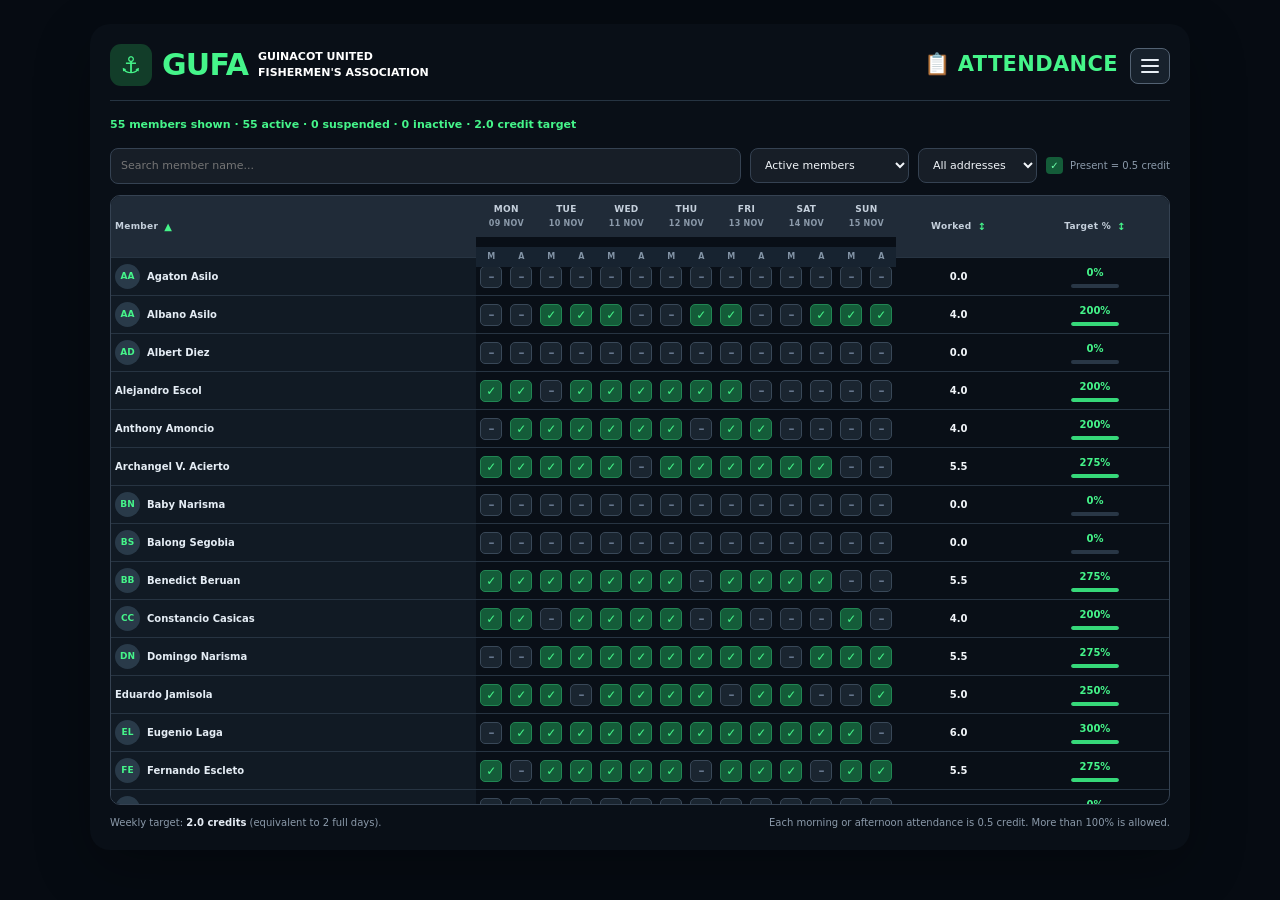
==== attendance/index.html @ 591596d9 "Add filter option" ====
<!DOCTYPE html>
<html lang="en">
<head>
  <meta charset="UTF-8" />
  <meta name="viewport" content="width=device-width, initial-scale=1.0" />
  <meta name="theme-color" content="#090f17" />
  <title>GUFA | Attendance</title>
  <link href="https://cdn.jsdelivr.net/npm/bootstrap@5.3.3/dist/css/bootstrap.min.css" rel="stylesheet" crossorigin="anonymous" />
  <link rel="stylesheet" href="../styles.css" />
  <script src="../data.js" defer></script>
  <script src="attendance-data.js" defer></script>
  <script src="attendance.js" defer></script>
</head>
<body>
  <main class="schedule-shell">
    <header class="site-header row g-0">
      <div class="col-6 header-brand-col">
        <div class="brand">
          <div class="brand-mark" aria-hidden="true">⚓</div>
          <div class="brand-copy">
            <div class="brand-name">GUFA</div>
            <div class="association-name">
              <span>GUINACOT UNITED</span>
              <span>FISHERMEN'S ASSOCIATION</span>
            </div>
          </div>
        </div>
      </div>
      <div class="col-6 header-title-col">
        <h1>📋 ATTENDANCE</h1>
      </div>
      <nav class="gufa-menu-nav" aria-label="GUFA pages"><div class="dropdown"><button class="gufa-menu-toggle dropdown-toggle" type="button" data-bs-toggle="dropdown" aria-expanded="false" aria-label="Open navigation menu"><span class="gufa-menu-icon" aria-hidden="true"><span></span><span></span><span></span></span></button><ul class="dropdown-menu dropdown-menu-end gufa-dropdown-menu"><li><a class="dropdown-item" href="../" >Member Masterlist</a></li><li><a class="dropdown-item" href="../schedule/">Bantay Schedule</a></li><li><a class="dropdown-item active" href="./" aria-current="page">Attendance</a></li></ul></div></nav>
    </header>


    <section class="attendance-page" aria-label="Weekly attendance">
      <div class="members-toolbar attendance-toolbar">
        <div class="attendance-summary" id="attendance-summary"></div>
      </div>
      <div class="attendance-tools">
        <input id="attendance-search" type="search" placeholder="Search member name..." aria-label="Search members" />
        <select id="attendance-status-filter" aria-label="Filter member status"><option value="Active">Active members</option><option value="All">All members</option><option value="Suspended">Suspended members</option><option value="Inactive">Inactive members</option></select>
        <select id="attendance-address-filter" aria-label="Filter by address"><option value="All">All addresses</option><option value="Looc">Looc</option><option value="Pasan">Pasan</option><option value="Manga">Manga</option><option value="East Guinacot">East Guinacot</option><option value="Tawid Pasan">Tawid Pasan</option><option value="Unassigned">Unassigned</option></select>
        <span class="attendance-key"><b>✓</b> Present = 0.5 credit</span>
      </div>
      <div class="attendance-table-wrap">
        <table class="attendance-table">
          <thead>
            <tr class="day-heading"><th class="attendance-member-head" rowspan="2"><button type="button" class="column-sort" data-att-sort="member">Member <span class="sort-indicator">↕</span></button></th><th colspan="2">MON<br><small>09 NOV</small></th><th colspan="2">TUE<br><small>10 NOV</small></th><th colspan="2">WED<br><small>11 NOV</small></th><th colspan="2">THU<br><small>12 NOV</small></th><th colspan="2">FRI<br><small>13 NOV</small></th><th colspan="2">SAT<br><small>14 NOV</small></th><th colspan="2">SUN<br><small>15 NOV</small></th><th rowspan="2"><button type="button" class="column-sort" data-att-sort="worked">Worked <span class="sort-indicator">↕</span></button></th><th rowspan="2"><button type="button" class="column-sort" data-att-sort="percent">Target % <span class="sort-indicator">↕</span></button></th></tr>
            <tr class="session-heading"><th>M</th><th>A</th><th>M</th><th>A</th><th>M</th><th>A</th><th>M</th><th>A</th><th>M</th><th>A</th><th>M</th><th>A</th><th>M</th><th>A</th></tr>
          </thead>
          <tbody id="attendance-table-body"></tbody>
        </table>
      </div>
      <div class="attendance-footer"><span>Weekly target: <strong>2.0 credits</strong> (equivalent to 2 full days).</span><span>Each morning or afternoon attendance is 0.5 credit. More than 100% is allowed.</span></div>
    </section>
  </main>
  <script src="https://cdn.jsdelivr.net/npm/bootstrap@5.3.3/dist/js/bootstrap.bundle.min.js" crossorigin="anonymous"></script>
</body>
</html>
---- styles.css ----
:root {
  color-scheme: dark;
  --page: #090f17;
  --card: #171e27;
  --card-inner: #202b38;
  --border: #354252;
  --green: #45f58a;
  --text: #f1f5f9;
  --muted: #aab6c4;
}

* { box-sizing: border-box; }

body {
  margin: 0;
  min-height: 100vh;
  padding: 24px;
  background: #060b12;
  color: var(--text);
  font-family: Inter, ui-sans-serif, system-ui, -apple-system, BlinkMacSystemFont, "Segoe UI", sans-serif;
}

.schedule-shell {
  width: min(1100px, 100%);
  margin: 0 auto;
  padding: 20px;
  border-radius: 20px;
  background: var(--page);
  box-shadow: 0 18px 55px rgba(0, 0, 0, .28);
}

.site-header {
  position: relative;
  min-height: 54px;
  display: flex;
  align-items: center;
  justify-content: flex-start;
  border-bottom: 1px solid #263442;
  padding: 0 0 14px;
}

.brand {
  display: flex;
  align-items: center;
  gap: 10px;
  min-width: 0;
}

.brand-mark {
  width: 42px;
  height: 42px;
  display: grid;
  place-items: center;
  flex: 0 0 42px;
  border-radius: 11px;
  background: #123d29;
  color: var(--green);
  font-size: 23px;
}

.brand-name {
  color: var(--green);
  font-size: 30px;
  line-height: 1;
  font-weight: 850;
  letter-spacing: -.8px;
}

.association-name {
  display: flex;
  flex-direction: column;
  gap: 2px;
  color: #fff;
  font-size: 11px;
  line-height: 1.25;
  font-weight: 750;
  white-space: nowrap;
}

.site-header h1 {
  position: absolute;
  left: 50%;
  top: 50%;
  transform: translate(-50%, -50%);
  margin: 0;
  color: var(--green);
  font-size: clamp(15px, 2vw, 21px);
  line-height: 1;
  font-weight: 850;
  letter-spacing: .35px;
  white-space: nowrap;
}

.schedule-grid {
  display: grid;
  grid-template-columns: repeat(2, minmax(0, 1fr));
  gap: 12px;
  padding-top: 16px;
}


.maintenance-card {
  min-width: 0;
  padding: 16px 18px;
  border: 1px solid #37628a;
  border-left: 4px solid #62adff;
  border-radius: 13px;
  background: linear-gradient(120deg, #1b2c40, #172333);
}

.maintenance-heading {
  display: flex;
  align-items: center;
  justify-content: space-between;
  gap: 12px;
  color: #eaf4ff;
  font-size: 13px;
  font-weight: 850;
}

.maintenance-badge {
  padding: 5px 9px;
  border-radius: 6px;
  background: #285681;
  color: #eaf4ff;
  font-size: 9px;
  font-weight: 850;
  white-space: nowrap;
}

.maintenance-dates {
  margin-top: 10px;
  color: #fff;
  font-size: 20px;
  font-weight: 900;
  letter-spacing: .2px;
}

.maintenance-card p {
  margin: 7px 0 12px;
  color: #c3d3e5;
  font-size: 11px;
  line-height: 1.5;
}

.maintenance-note {
  padding-top: 9px;
  border-top: 1px solid #38516c;
  color: #8fc5ff;
  font-size: 9px;
  font-weight: 850;
  letter-spacing: .5px;
}

.schedule-card {
  min-width: 0;
  padding: 12px;
  border: 1px solid var(--border);
  border-radius: 13px;
  background: var(--card);
}

.schedule-card.is-today {
  padding: 10px;
  border: 3px solid var(--green);
  background: #123d29;
}

/* Past duty is visually subdued to indicate it has been completed. */
  /* .schedule-card.is-yesterday {
    opacity: .58;
    filter: grayscale(.72);
    background: #171d26;
    border-color: #303846;
  } */

/* .schedule-card.is-yesterday .group-label {
  color: #9aa4b2;
} */

/* .schedule-card.is-yesterday .fisherman {
  background: #202733;
  border-color: #303846;
} */

.card-top {
  display: grid;
  grid-template-columns: minmax(0, 1fr) minmax(0, 1fr) minmax(0, 1fr);
  align-items: center;
  gap: 4px;
  margin-bottom: 10px;
  min-height: 22px;
}

.date-label {
  display: flex;
  align-items: baseline;
  gap: 5px;
  min-width: 0;
  white-space: nowrap;
}

.date-label strong {
  color: #fff;
  font-size: 12px;
  font-weight: 850;
}

.date-label span {
  color: var(--muted);
  font-size: 10px;
  font-weight: 650;
}

.group-label {
  color: var(--green);
  text-align: center;
  white-space: nowrap;
  font-size: 11px;
  font-weight: 850;
}

.status {
  justify-self: end;
  padding: 5px 7px;
  border-radius: 6px;
  color: #fff;
  font-size: 9px;
  line-height: 1;
  font-weight: 850;
  letter-spacing: .2px;
  white-space: nowrap;
}

.status-yesterday { background: #64748b; } 
.status-today { background: #d92d3a; }
.status-upcoming { background: #2563a8; }
/* .status-yesterday { background: #2563a8; } */

.fishermen-grid {
  display: grid;
  grid-template-columns: repeat(2, minmax(0, 1fr));
  gap: 6px;
}

.fisherman {
  display: flex;
  align-items: center;
  gap: 6px;
  min-width: 0;
  min-height: 32px;
  padding: 6px 7px;
  border: 1px solid #344456;
  border-radius: 7px;
  background: var(--card-inner);
  color: var(--text);
  font-size: 11px;
  line-height: 1.2;
  font-weight: 650;
  overflow-wrap: anywhere;
}

.is-today .fisherman {
  border-color: #28734b;
  background: #174b34;
}

.avatar {
  width: 17px;
  height: 17px;
  flex: 0 0 17px;
  display: grid;
  place-items: center;
  border-radius: 50%;
  background: #293a49;
  color: var(--green);
  font-size: 10px;
  object-fit: cover;
}

.schedule-footer {
  margin-top: 16px;
  padding-top: 13px;
  border-top: 1px solid #263442;
}

.legend {
  display: flex;
  flex-wrap: wrap;
  align-items: center;
  gap: 8px;
}

.legend-item {
  padding: 6px 9px;
  border-radius: 6px;
  color: white;
  font-size: 10px;
  font-weight: 800;
}

/* .legend-item.yesterday { background: #64748b; } */
.legend-item.today { background: #d92d3a; }
.legend-item.upcoming { background: #2563a8; }
.legend-item.yesterday { background: #2563a8; }

.schedule-footer p {
  margin: 12px 0 0;
  color: #8b9aaa;
  text-align: center;
  font-size: 10px;
  font-weight: 650;
  letter-spacing: .3px;
}

@media (max-width: 640px) {
  body { padding: 10px; }
  .schedule-shell { padding: 12px; }
  .brand { gap: 6px; }
  .brand-mark { width: 32px; height: 32px; flex-basis: 32px; font-size: 18px; }
  .brand-name { font-size: 23px; }
  .association-name { font-size: 8px; }
  .site-header h1 { font-size: 12px; }
  .schedule-grid { gap: 8px; }
  .schedule-card { padding: 8px; }
  .schedule-card.is-today { padding: 6px; }
  .card-top { gap: 2px; }
  .date-label { gap: 3px; }
  .date-label strong { font-size: 10px; }
  .date-label span { font-size: 9px; }
  .group-label { font-size: 9px; }
  .status { padding: 4px 5px; font-size: 8px; }
  .fishermen-grid { gap: 4px; }
  .fisherman { padding: 5px 4px; gap: 4px; font-size: 9px; min-height: 29px; }
  .avatar { width: 14px; height: 14px; flex-basis: 14px; font-size: 8px; }
}

@media (max-width: 390px) {
  .association-name { font-size: 7px; }
  .brand-name { font-size: 20px; }
  .site-header h1 { font-size: 10px; }
  .status { font-size: 7px; }
}

@media (max-width: 640px) {
  .maintenance-card { padding: 12px; }
  .maintenance-dates { font-size: 17px; }
}


.page-nav { display:flex; gap:8px; margin:14px 0 2px; padding-bottom:10px; border-bottom:1px solid #263442; }
.nav-link { display:inline-flex; padding:8px 12px; border:1px solid #354252; border-radius:8px; color:#aab6c4; text-decoration:none; font-size:11px; font-weight:800; }
.nav-link:hover, .nav-link.active { border-color:#28734b; background:#123d29; color:#45f58a; }
.members-page { padding-top:16px; }
.members-page[hidden], #schedule-page[hidden], #schedule-footer[hidden] { display:none !important; }
.members-toolbar { display:flex; align-items:center; justify-content:space-between; gap:12px; margin-bottom:14px; }
.members-toolbar h2 { margin:0; color:#f1f5f9; font-size:18px; }
.members-toolbar p, .members-footnote { margin:5px 0 0; color:#8b9aaa; font-size:11px; }
.members-count { color:#45f58a; font-size:11px; font-weight:800; }
.members-filters { display:grid; grid-template-columns:minmax(180px,1fr) 145px 165px 165px; gap:8px; margin-bottom:12px; }
.members-filters input, .members-filters select, .member-select { min-width:0; padding:9px 10px; border:1px solid #354252; border-radius:8px; background:#171e27; color:#f1f5f9; font:inherit; font-size:11px; }
.members-table-wrap { overflow-x:auto; border:1px solid #354252; border-radius:10px; }
.members-table { width:100%; border-collapse:collapse; text-align:left; }
.members-table th { padding:10px 12px; background:#202b38; color:#aab6c4; font-size:10px; text-transform:uppercase; letter-spacing:.4px; }
.members-table td { padding:8px 12px; border-top:1px solid #2b3745; color:#f1f5f9; font-size:11px; }
.member-identity { display:flex; align-items:center; gap:9px; }
.member-identity img, .member-initials { width:30px; height:30px; flex:0 0 30px; border-radius:50%; object-fit:cover; }
.member-initials { display:grid; place-items:center; background:#293a49; color:#45f58a; font-size:9px; font-weight:850; }
.member-select { min-width:130px; padding:6px 8px; }
.members-footnote { margin-top:10px; line-height:1.5; }
@media (max-width:640px) {
  .page-nav { gap:5px; } .nav-link { padding:7px 8px; font-size:9px; }
  .members-filters { grid-template-columns:1fr 1fr; } .members-filters input { grid-column:1 / -1; }
  .members-toolbar { align-items:flex-start; flex-direction:column; }
  .members-table th, .members-table td { padding:7px 8px; }
}

/* Weekly attendance page */
.attendance-page { padding-top:16px; }
.attendance-toolbar { align-items:center; }
.attendance-summary { color:#45f58a; font-size:11px; font-weight:800; text-align:right; }
.attendance-tools { display:flex; align-items:center; gap:9px; margin-bottom:11px; }
.attendance-tools input, .attendance-tools select { min-width:0; padding:9px 10px; border:1px solid #354252; border-radius:8px; background:#171e27; color:#f1f5f9; font:inherit; font-size:11px; }
.attendance-tools input { flex:1; }
.attendance-key { color:#8b9aaa; font-size:10px; white-space:nowrap; }
.attendance-key b { display:inline-grid; place-items:center; width:17px; height:17px; margin-right:4px; border-radius:4px; background:#145c39; color:#6cffaa; }
.attendance-table-wrap { overflow:auto; max-height:calc(100vh - 290px); border:1px solid #354252; border-radius:10px; }
.attendance-table { width:100%; min-width:900px; border-collapse:separate; border-spacing:0; text-align:center; font-variant-numeric:tabular-nums; }
.attendance-table th { position:sticky; top:0; z-index:2; padding:7px 4px; background:#202b38; color:#c5d0dc; font-size:9px; font-weight:850; letter-spacing:.3px; }
.attendance-table .day-heading th { height:37px; }
.attendance-table th small { color:#8b9aaa; font-size:8px; }
.attendance-table .session-heading th { top:51px; padding:4px; background:#172330; color:#8293a5; font-size:8px; }
.attendance-table .attendance-member-head { left:0; z-index:4; min-width:185px; text-align:left; }
.attendance-table td { height:38px; padding:4px; border-top:1px solid #273442; color:#e5edf5; font-size:10px; }
.attendance-table .attendance-member { position:sticky; left:0; z-index:1; min-width:185px; display:table-cell; background:#111a24; text-align:left; white-space:nowrap; }
.attendance-member { align-items:center; }
.attendance-member img, .attendance-member .member-initials { display:inline-grid; vertical-align:middle; width:25px; height:25px; margin-right:7px; border-radius:50%; object-fit:cover; }
.attendance-member strong { display:inline-block; vertical-align:middle; max-width:135px; overflow:hidden; text-overflow:ellipsis; }
.attendance-member small { display:block; margin-left:32px; color:#7f91a3; font-size:8px; }
.attendance-check-cell { width:27px; }
.attendance-check { width:22px; height:22px; padding:0; border:1px solid #394858; border-radius:5px; background:#1a2530; color:#64748b; cursor:pointer; font-size:12px; font-weight:900; }
.attendance-check:hover { border-color:#45f58a; }
.attendance-check.is-present { border-color:#218653; background:#145c39; color:#6cffaa; }
.attendance-worked { min-width:52px; color:#f1f5f9 !important; font-weight:850; }
.attendance-target { min-width:75px; }
.attendance-target strong { display:block; color:#45f58a; font-size:10px; }
.attendance-progress { display:block; width:48px; height:4px; margin:4px auto 0; overflow:hidden; border-radius:5px; background:#293746; }
.attendance-progress i { display:block; height:100%; border-radius:5px; background:#36d879; }
.attendance-inactive { opacity:.48; }
.attendance-footer { display:flex; justify-content:space-between; gap:12px; margin-top:10px; color:#8b9aaa; font-size:10px; }
.attendance-footer strong { color:#e6edf5; }
@media (max-width:640px) {
  .attendance-toolbar { align-items:flex-start; }
  .attendance-tools { flex-wrap:wrap; }
  .attendance-tools input { flex-basis:100%; }
  .attendance-tools select { flex:1; }
  .attendance-key { font-size:9px; }
  .attendance-table-wrap { max-height:calc(100vh - 330px); }
  .attendance-footer { flex-direction:column; gap:4px; }
}

/* Bootstrap responsive shell and navigation */
.gufa-navbar{margin:12px 0 2px;padding:8px 0 10px;border-bottom:1px solid #263442;background:transparent}.gufa-navbar .navbar-brand{color:var(--green);font-size:13px;font-weight:850;letter-spacing:.4px}.gufa-navbar .navbar-toggler{border-color:#536273;padding:5px 8px;box-shadow:none}.gufa-navbar .navbar-toggler:focus{box-shadow:0 0 0 2px rgba(69,245,138,.2)}.gufa-nav-link{display:inline-flex;align-items:center;width:fit-content;padding:8px 12px;border:1px solid #354252;border-radius:8px;color:#aab6c4;text-decoration:none;font-size:11px;font-weight:800;transition:background .15s ease,border-color .15s ease}.gufa-nav-link:hover,.gufa-nav-link.active{border-color:#28734b;background:#123d29;color:#45f58a}.gufa-navbar .navbar-collapse{padding-top:6px}.gufa-navbar .navbar-nav{align-items:flex-start}@media(min-width:992px){.gufa-navbar .navbar-collapse{padding-top:0}}@media(max-width:767.98px){body{padding:8px}.schedule-shell{width:100%;padding:12px;border-radius:14px}.site-header{min-height:unset;flex-wrap:wrap;gap:10px;padding-bottom:12px}.site-header h1{position:static;transform:none;width:100%;text-align:left;font-size:clamp(13px,3.5vw,18px);white-space:normal}.association-name{white-space:normal}.schedule-grid{grid-template-columns:1fr}.members-filters{grid-template-columns:repeat(2,minmax(0,1fr))}.members-filters input{grid-column:1/-1}.attendance-tools{display:grid;grid-template-columns:repeat(2,minmax(0,1fr))}.attendance-tools input{grid-column:1/-1;width:100%}.attendance-key{grid-column:1/-1}.attendance-table-wrap{max-height:65vh;-webkit-overflow-scrolling:touch}.members-table-wrap,.attendance-table-wrap{max-width:100%}}@media(max-width:420px){.schedule-shell{padding:9px}.brand-mark{width:30px;height:30px;flex-basis:30px}.brand-name{font-size:21px}.association-name{font-size:8px}.gufa-nav-link{width:100%}.members-filters,.attendance-tools{grid-template-columns:1fr}.members-filters input,.attendance-tools input,.attendance-key{grid-column:auto}.members-table{min-width:540px}.attendance-footer{font-size:9px}}


/* Equal-width header: brand left (50%), page title right (50%).
   Kept below earlier breakpoints to override centered/stacked header rules. */
.site-header.row {
  display: flex;
  flex-wrap: nowrap;
  align-items: center;
  justify-content: space-between;
  min-height: 54px;
  padding: 0 0 14px;
}
.site-header .header-brand-col,
.site-header .header-title-col {
  flex: 0 0 50%;
  width: 50%;
  max-width: 50%;
  min-width: 0;
}
.site-header .brand {
  display: flex;
  align-items: center;
  gap: 10px;
  min-width: 0;
}
.site-header .brand-copy {
  display: flex;
  align-items: center;
  gap: 10px;
  min-width: 0;
}
.site-header .header-title-col {
  display: flex;
  align-items: center;
  justify-content: flex-end;
  text-align: right;
}
.site-header h1 {
  position: static;
  inset: auto;
  transform: none;
  margin: 0;
  width: auto;
  max-width: 100%;
  text-align: right;
  white-space: normal;
  overflow-wrap: normal;
  font-size: clamp(14px, 2vw, 21px);
  line-height: 1.2;
}
@media (max-width: 767.98px) {
  .site-header.row { flex-wrap: nowrap; gap: 0; }
  .site-header .brand { gap: 7px; }
  .site-header .brand-copy { flex-direction: column; align-items: flex-start; gap: 3px; }
  .site-header .association-name { font-size: 9px; white-space: normal; overflow-wrap: anywhere; }
  .site-header h1 { font-size: clamp(11px, 2.9vw, 17px); text-align: right; }
}
@media (max-width: 420px) {
  .site-header .brand { gap: 5px; }
  .site-header .brand-mark { width: 27px; height: 27px; flex: 0 0 27px; font-size: 16px; }
  .site-header .brand-name { font-size: 20px; }
  .site-header .association-name { font-size: 8px; line-height: 1.15; }
  .site-header h1 { font-size: 11px; }
}

/* Unified GUFA dropdown navigation */
.gufa-menu-nav{display:flex;justify-content:flex-end;align-items:center;position:relative;z-index:20;min-height:48px;margin:10px 0 4px;padding:4px 0 10px;border-bottom:1px solid #263442}
.gufa-menu-toggle{display:inline-flex;align-items:center;justify-content:center;width:42px;height:38px;padding:0;border:1px solid #536273;border-radius:8px;background:#17212c;color:#e8eef5;box-shadow:none}
.gufa-menu-toggle::after{display:none}
.gufa-menu-toggle:hover,.gufa-menu-toggle:focus,.gufa-menu-toggle[aria-expanded=true]{border-color:#45f58a;background:#123d29;color:#45f58a;box-shadow:0 0 0 2px rgba(69,245,138,.12)}
.gufa-menu-icon{display:flex;flex-direction:column;gap:4px;width:18px}
.gufa-menu-icon span{display:block;width:18px;height:2px;border-radius:2px;background:currentColor}
.gufa-dropdown-menu{min-width:220px;margin-top:8px!important;padding:6px;border:1px solid #354252;border-radius:10px;background:#111a24;box-shadow:0 12px 28px rgba(0,0,0,.38)}
.gufa-dropdown-menu .dropdown-item{display:flex;align-items:center;width:100%;min-height:42px;padding:10px 12px;border-radius:6px;color:#c5cfda;font-size:12px;font-weight:750;white-space:nowrap}
.gufa-dropdown-menu .dropdown-item:hover,.gufa-dropdown-menu .dropdown-item:focus{background:#1d2b38;color:#45f58a}
.gufa-dropdown-menu .dropdown-item.active,.gufa-dropdown-menu .dropdown-item:active{background:#123d29;color:#45f58a}
@media(max-width:575.98px){.gufa-menu-nav{margin-top:8px}.gufa-dropdown-menu{min-width:min(220px,calc(100vw - 36px))}}

/* Read-only table presentation */
.member-status-label{display:inline-flex;align-items:center;padding:4px 9px;border:1px solid #354252;border-radius:999px;font-size:10px;font-weight:800;color:#b8c4d0;background:#182330}
.member-status-label.active{border-color:#28734b;color:#45f58a;background:#123d29}
.member-status-label.inactive{border-color:#66505a;color:#d8aab5;background:#35232b}
.attendance-check{display:inline-flex;align-items:center;justify-content:center;min-width:22px;min-height:22px;font-weight:900;user-select:text;cursor:default}
.attendance-check.is-present{color:#45f58a}

/* Mobile-only compact attendance table. Desktop keeps its original sizing. */
@media (max-width: 767.98px) {
  .attendance-table-wrap {
    width: 100%;
    max-width: 100%;
    overflow-x: auto;
    overflow-y: auto;
    -webkit-overflow-scrolling: touch;
  }
  .attendance-table {
    width: 100%;
    min-width: 0;
    table-layout: fixed;
  }
  .attendance-table th,
  .attendance-table td {
    padding: 3px 1px !important;
    font-size: 8px !important;
    line-height: 1.1;
    letter-spacing: -.2px;
    white-space: nowrap;
    text-align: center;
  }
  .attendance-table th:first-child,
  .attendance-table td:first-child {
    width: 76px;
    max-width: 76px;
    overflow: hidden;
    text-overflow: ellipsis;
    text-align: left;
  }
  .attendance-table .attendance-member {
    gap: 3px;
    min-width: 0;
  }
  .attendance-table .attendance-member img,
  .attendance-table .attendance-member .member-initials {
    display: none;
  }
  .attendance-table .attendance-member strong {
    display: block;
    max-width: 70px;
    overflow: hidden;
    text-overflow: ellipsis;
    white-space: nowrap;
    font-size: 8px;
    line-height: 1.1;
  }
  .attendance-table .attendance-member small {
    display: none;
  }
  .attendance-table th:not(:first-child),
  .attendance-table td:not(:first-child) {
    min-width: 0;
  }
  .attendance-table .attendance-check {
    min-width: 0;
    min-height: 0;
    font-size: 9px;
    line-height: 1;
  }
  .attendance-table .attendance-check-cell {
    padding: 2px 0 !important;
  }
  .attendance-table th[rowspan="2"]:not(:first-child),
  .attendance-table td.attendance-worked,
  .attendance-table td.attendance-target {
    width: 32px;
  }
  .attendance-table .attendance-progress {
    display: none;
  }
  .attendance-table .attendance-worked,
  .attendance-table .attendance-target {
    font-size: 8px !important;
  }
  .attendance-table thead small {
    font-size: 7px;
  }
  .attendance-footer {
    gap: 5px;
    font-size: 9px;
    line-height: 1.2;
  }
}

@media (max-width: 390px) {
  .attendance-table th,
  .attendance-table td {
    padding-left: 0 !important;
    padding-right: 0 !important;
    font-size: 7px !important;
  }
  .attendance-table th:first-child,
  .attendance-table td:first-child {
    width: 66px;
    max-width: 66px;
  }
  .attendance-table .attendance-member strong {
    max-width: 62px;
    font-size: 7px;
  }
  .attendance-table td.attendance-worked,
  .attendance-table td.attendance-target {
    width: 27px;
  }
}


/* Mobile attendance: border-light, airy session columns; desktop untouched */
@media (max-width: 767.98px) {
  .attendance-table-wrap {
    overflow-x: hidden;
    padding: 2px 0;
    border: 0;
    border-radius: 0;
    background: transparent;
  }
  .attendance-table {
    width: 100% !important;
    min-width: 0 !important;
    table-layout: fixed;
    border-collapse: separate;
    border-spacing: 0 3px;
  }
  .attendance-table thead th {
    padding: 5px 0 4px !important;
    border: 0 !important;
    background: #1a2633;
    color: #b9c7d5;
    font-size: 7px !important;
    line-height: 1.05;
    letter-spacing: 0;
    text-align: center;
  }
  .attendance-table thead .day-heading th {
    height: auto;
    border-radius: 5px 5px 0 0;
    font-size: 7px !important;
  }
  .attendance-table thead th small {
    display: block;
    margin-top: 2px;
    font-size: 6px !important;
    font-weight: 600;
    letter-spacing: 0;
  }
  .attendance-table thead .session-heading th {
    position: sticky;
    top: 28px;
    padding: 2px 0 4px !important;
    border-radius: 0 0 4px 4px;
    background: #1a2633;
    color: #8293a5;
    font-size: 6px !important;
  }
  .attendance-table th:first-child,
  .attendance-table td:first-child,
  .attendance-table .attendance-member-head,
  .attendance-table .attendance-member {
    width: 66px !important;
    min-width: 66px !important;
    max-width: 66px !important;
    padding-left: 2px !important;
    padding-right: 3px !important;
    overflow: hidden;
    text-overflow: ellipsis;
    text-align: left;
  }
  .attendance-table .attendance-member-head {
    border-radius: 5px 0 0 5px;
  }
  .attendance-table .attendance-member {
    position: sticky;
    left: 0;
    z-index: 1;
    border: 0 !important;
    border-radius: 5px 0 0 5px;
    background: #172330;
  }
  .attendance-table .attendance-member img,
  .attendance-table .attendance-member .member-initials,
  .attendance-table .attendance-member small {
    display: none !important;
  }
  .attendance-table .attendance-member strong {
    display: block;
    max-width: 61px;
    overflow: hidden;
    text-overflow: ellipsis;
    white-space: nowrap;
    font-size: 7px !important;
    line-height: 1.15;
  }
  .attendance-table tbody td {
    height: 29px;
    padding: 3px 0 !important;
    border: 0 !important;
    background: #121d28;
    color: #dce5ee;
    font-size: 8px !important;
    line-height: 1;
    text-align: center;
  }
  .attendance-table tbody tr:nth-child(even) td {
    background: #15212d;
  }
  .attendance-table tbody td:last-child {
    border-radius: 0 5px 5px 0;
  }
  .attendance-table .attendance-check-cell {
    width: auto;
    min-width: 0;
    padding: 2px 0 !important;
  }
  .attendance-table .attendance-check {
    min-width: 0;
    min-height: 0;
    display: inline-flex;
    align-items: center;
    justify-content: center;
    width: 100%;
    font-size: 9px !important;
    font-weight: 800;
    line-height: 1;
  }
  .attendance-table .attendance-check.is-present {
    color: #57efa0;
  }
  .attendance-table .attendance-worked {
    width: 27px !important;
    min-width: 27px !important;
    padding: 2px 0 !important;
    color: #f1f5f9 !important;
    font-size: 7px !important;
    font-weight: 800;
  }
  .attendance-table .attendance-target {
    width: 31px !important;
    min-width: 31px !important;
    padding: 2px 0 !important;
    border-radius: 0 5px 5px 0;
  }
  .attendance-table .attendance-target strong {
    display: block;
    font-size: 7px !important;
    line-height: 1;
  }
  .attendance-table .attendance-progress {
    display: none !important;
  }
  .attendance-table .attendance-inactive td {
    opacity: .48;
  }
  .attendance-table .attendance-inactive .attendance-member {
    opacity: .65;
  }
  .attendance-footer {
    gap: 6px;
    padding-top: 6px;
    border-top: 0;
    font-size: 8px;
    line-height: 1.25;
  }
}
@media (max-width: 360px) {
  .attendance-table th:first-child,
  .attendance-table td:first-child,
  .attendance-table .attendance-member-head,
  .attendance-table .attendance-member {
    width: 59px !important;
    min-width: 59px !important;
    max-width: 59px !important;
  }
  .attendance-table .attendance-member strong {
    max-width: 54px;
    font-size: 6.5px !important;
  }
  .attendance-table .attendance-worked {
    width: 24px !important;
    min-width: 24px !important;
  }
  .attendance-table .attendance-target {
    width: 28px !important;
    min-width: 28px !important;
  }
  .attendance-table thead th {
    font-size: 6.5px !important;
  }
}


/* Clear status hierarchy and sortable table headers */
.member-status-label.suspended {
  border: 1px solid #ff5b63;
  color: #fff;
  background: #8f202b;
  box-shadow: 0 0 0 1px rgba(255,91,99,.18), 0 0 10px rgba(255,65,75,.22);
}
.member-status-label.suspended::before { content: "●"; margin-right: 5px; color: #ffb5b9; }
.member-status-label.inactive {
  border: 1px solid #e0a33a;
  color: #ffe2a6;
  background: #594019;
}
.member-status-label.inactive::before { content: "●"; margin-right: 5px; color: #ffc45b; }
.column-sort {
  display: inline-flex; align-items: center; gap: 6px;
  padding: 2px 0; border: 0; background: transparent;
  color: inherit; font: inherit; font-weight: 850; text-transform: inherit;
  letter-spacing: inherit; white-space: nowrap; cursor: pointer;
}
.column-sort:hover { color: #fff; }
.sort-indicator { color: var(--green); font-size: 10px; }
.members-table th .column-sort { width: 100%; justify-content: flex-start; }
.attendance-table .column-sort { justify-content: center; }
.attendance-suspended { background: rgba(143,32,43,.20) !important; }
.attendance-suspended .attendance-member strong { color: #ff9da3; }
.attendance-inactive { background: rgba(224,163,58,.12) !important; }
.attendance-inactive .attendance-member strong { color: #ffe0a0; }


/* Member status colors: Suspended is amber; Inactive is red. */
.member-status-label.suspended {
  border: 1px solid #e0a33a;
  color: #ffe2a6;
  background: #594019;
  box-shadow: 0 0 0 1px rgba(224,163,58,.16), 0 0 10px rgba(224,163,58,.16);
}
.member-status-label.suspended::before { content: "●"; margin-right: 5px; color: #ffc45b; }

.member-status-label.inactive {
  border: 1px solid #ff5b63;
  color: #fff;
  background: #8f202b;
  box-shadow: 0 0 0 1px rgba(255,91,99,.18), 0 0 10px rgba(255,65,75,.22);
}
.member-status-label.inactive::before { content: "●"; margin-right: 5px; color: #ffb5b9; }


/* Keep each masterlist sort icon immediately beside its column label. */
.members-table th .column-sort {
  display: inline-flex;
  width: auto;
  min-height: 16px;
  align-items: center;
  justify-content: flex-start;
  gap: 4px;
  text-align: left;
  white-space: nowrap;
}
.members-table th .column-sort .sort-indicator {
  position: static;
  display: inline-block;
  flex: 0 0 auto;
  margin: 0;
  line-height: 1;
  transform: none;
}


/* Keep the ellipsis navigation button anchored at the header's top-right.
   It must not participate in the header's flex layout or create a second row. */
.site-header.row {
  position: relative;
  padding-right: 52px;
}
.site-header .gufa-menu-nav {
  position: absolute;
  top: 0;
  right: 0;
  z-index: 50;
  display: flex;
  align-items: flex-start;
  justify-content: flex-end;
  width: auto;
  min-height: 0;
  margin: 0;
  padding: 0;
  border: 0;
}
.site-header .gufa-menu-nav .dropdown {
  position: relative;
}
.site-header .gufa-menu-toggle {
  display: inline-flex;
  width: 40px;
  height: 36px;
  margin: 0;
}
.site-header .gufa-dropdown-menu {
  right: 0;
  left: auto;
  margin-top: 6px !important;
}
@media (max-width: 767.98px) {
  .site-header.row {
    padding-right: 48px;
  }
  .site-header .gufa-menu-nav {
    top: 0;
    right: 0;
    margin: 0;
    padding: 0;
  }
}
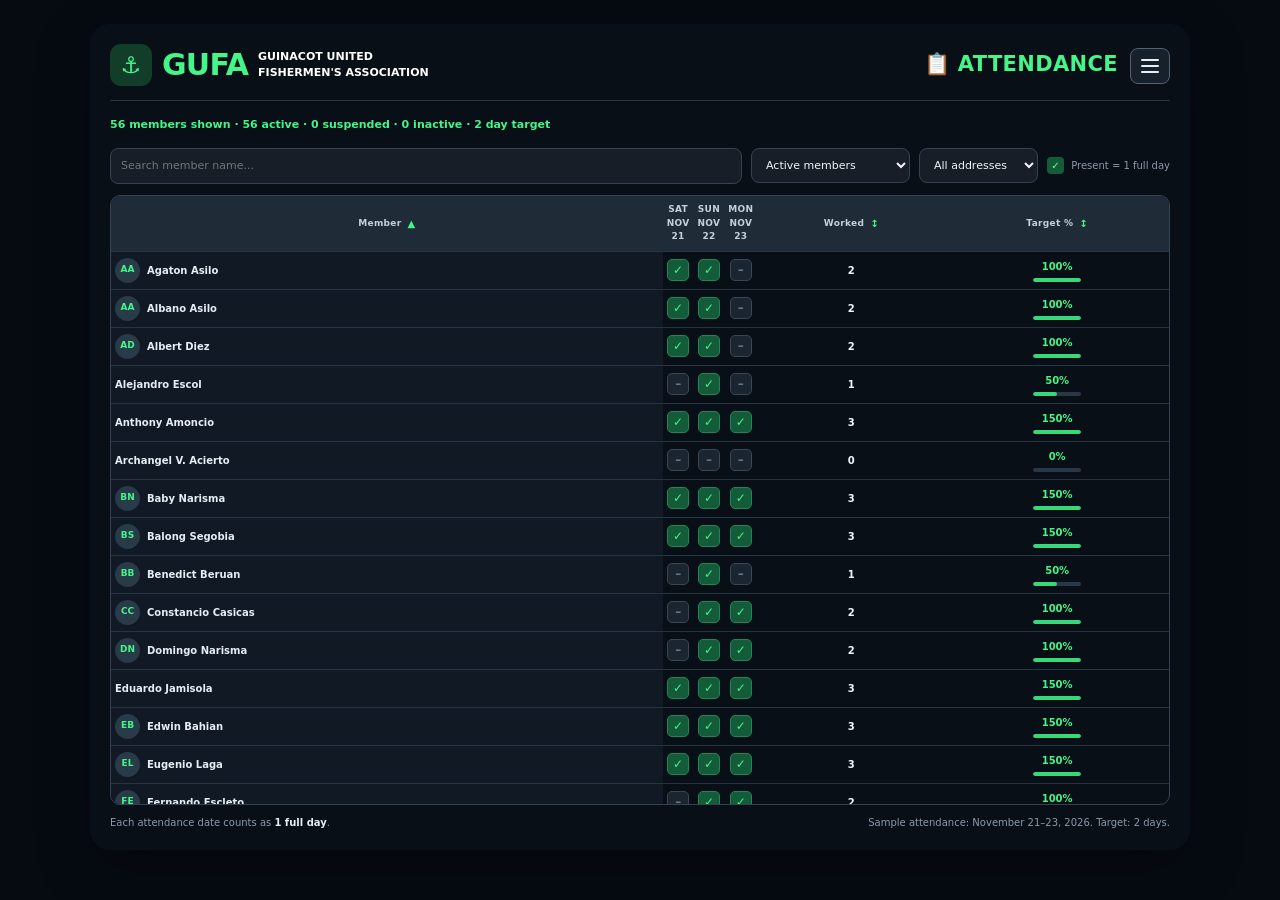
==== commit ff50034b: "attendance from csv" ====
--- a/attendance/index.html
+++ b/attendance/index.html
@@ -8,7 +8,6 @@
   <link href="https://cdn.jsdelivr.net/npm/bootstrap@5.3.3/dist/css/bootstrap.min.css" rel="stylesheet" crossorigin="anonymous" />
   <link rel="stylesheet" href="../styles.css" />
   <script src="../data.js" defer></script>
-  <script src="attendance-data.js" defer></script>
   <script src="attendance.js" defer></script>
 </head>
 <body>
@@ -41,18 +40,15 @@
         <input id="attendance-search" type="search" placeholder="Search member name..." aria-label="Search members" />
         <select id="attendance-status-filter" aria-label="Filter member status"><option value="Active">Active members</option><option value="All">All members</option><option value="Suspended">Suspended members</option><option value="Inactive">Inactive members</option></select>
         <select id="attendance-address-filter" aria-label="Filter by address"><option value="All">All addresses</option><option value="Looc">Looc</option><option value="Pasan">Pasan</option><option value="Manga">Manga</option><option value="East Guinacot">East Guinacot</option><option value="Tawid Pasan">Tawid Pasan</option><option value="Unassigned">Unassigned</option></select>
-        <span class="attendance-key"><b>✓</b> Present = 0.5 credit</span>
+        <span class="attendance-key"><b>✓</b> Present = 1 full day</span>
       </div>
       <div class="attendance-table-wrap">
         <table class="attendance-table">
-          <thead>
-            <tr class="day-heading"><th class="attendance-member-head" rowspan="2"><button type="button" class="column-sort" data-att-sort="member">Member <span class="sort-indicator">↕</span></button></th><th colspan="2">MON<br><small>09 NOV</small></th><th colspan="2">TUE<br><small>10 NOV</small></th><th colspan="2">WED<br><small>11 NOV</small></th><th colspan="2">THU<br><small>12 NOV</small></th><th colspan="2">FRI<br><small>13 NOV</small></th><th colspan="2">SAT<br><small>14 NOV</small></th><th colspan="2">SUN<br><small>15 NOV</small></th><th rowspan="2"><button type="button" class="column-sort" data-att-sort="worked">Worked <span class="sort-indicator">↕</span></button></th><th rowspan="2"><button type="button" class="column-sort" data-att-sort="percent">Target % <span class="sort-indicator">↕</span></button></th></tr>
-            <tr class="session-heading"><th>M</th><th>A</th><th>M</th><th>A</th><th>M</th><th>A</th><th>M</th><th>A</th><th>M</th><th>A</th><th>M</th><th>A</th><th>M</th><th>A</th></tr>
-          </thead>
+          <thead><tr class="day-heading"><th>Member</th><th>Loading attendance…</th><th>Worked</th><th>Target %</th></tr></thead>
           <tbody id="attendance-table-body"></tbody>
         </table>
       </div>
-      <div class="attendance-footer"><span>Weekly target: <strong>2.0 credits</strong> (equivalent to 2 full days).</span><span>Each morning or afternoon attendance is 0.5 credit. More than 100% is allowed.</span></div>
+      <div class="attendance-footer"><span>Each attendance date counts as <strong>1 full day</strong>.</span><span>Sample attendance: November 21–23, 2026. Target: 2 days.</span></div>
     </section>
   </main>
   <script src="https://cdn.jsdelivr.net/npm/bootstrap@5.3.3/dist/js/bootstrap.bundle.min.js" crossorigin="anonymous"></script>
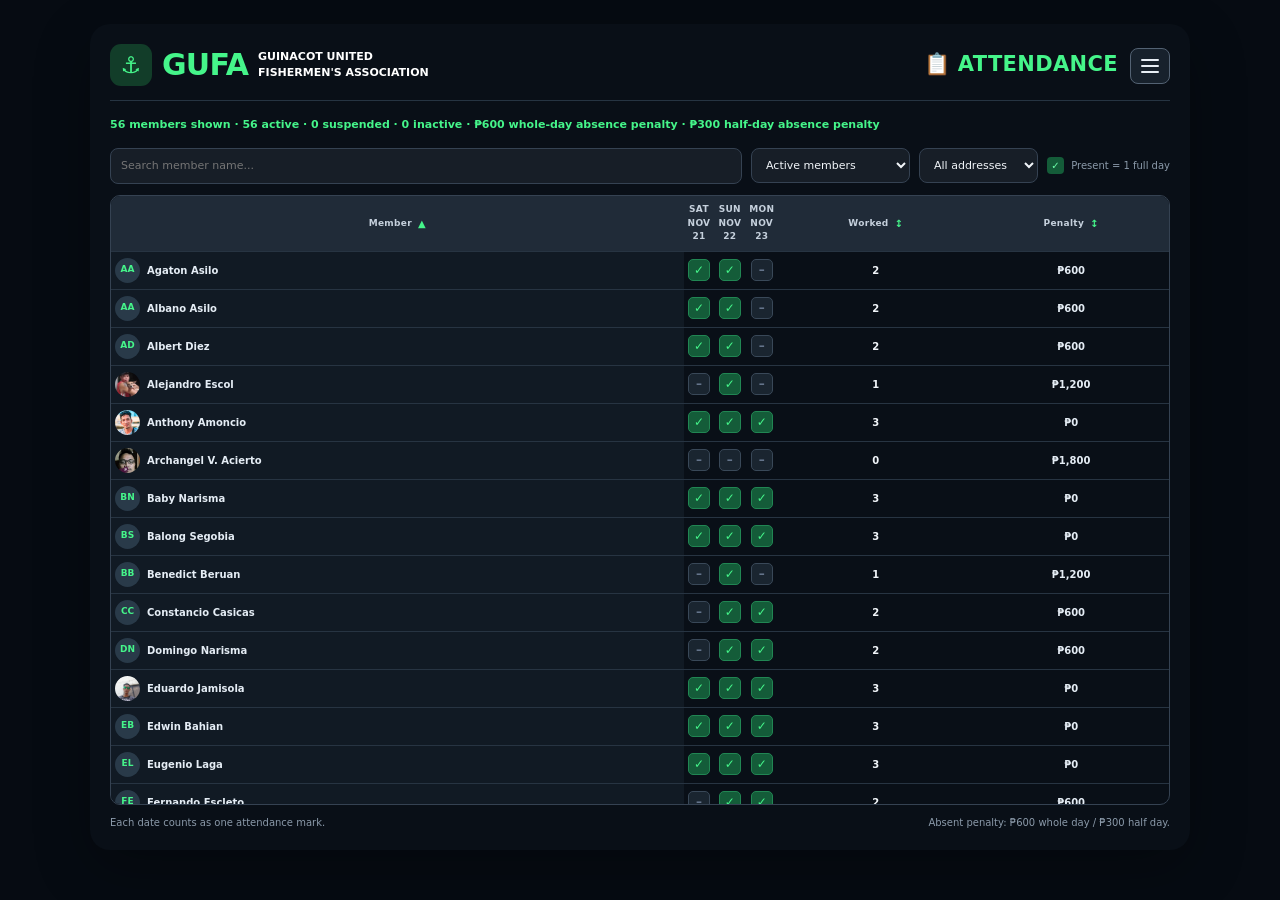
==== commit 9d89425d: "Add dummy attendance" ====
--- a/attendance/index.html
+++ b/attendance/index.html
@@ -44,11 +44,11 @@
       </div>
       <div class="attendance-table-wrap">
         <table class="attendance-table">
-          <thead><tr class="day-heading"><th>Member</th><th>Loading attendance…</th><th>Worked</th><th>Target %</th></tr></thead>
+          <thead><tr class="day-heading"><th>Member</th><th>Loading attendance…</th><th>Worked</th><th>Penalty</th></tr></thead>
           <tbody id="attendance-table-body"></tbody>
         </table>
       </div>
-      <div class="attendance-footer"><span>Each attendance date counts as <strong>1 full day</strong>.</span><span>Sample attendance: November 21–23, 2026. Target: 2 days.</span></div>
+      <div class="attendance-footer"><span>Each date counts as one attendance mark.</span><span>Absent penalty: ₱600 whole day / ₱300 half day.</span></div>
     </section>
   </main>
   <script src="https://cdn.jsdelivr.net/npm/bootstrap@5.3.3/dist/js/bootstrap.bundle.min.js" crossorigin="anonymous"></script>
--- a/styles.css
+++ b/styles.css
@@ -912,3 +912,6 @@
     padding: 0;
   }
 }
+
+/* Attendance penalty column */
+.attendance-penalty { font-weight: 700; white-space: nowrap; color: #a12d2d; }
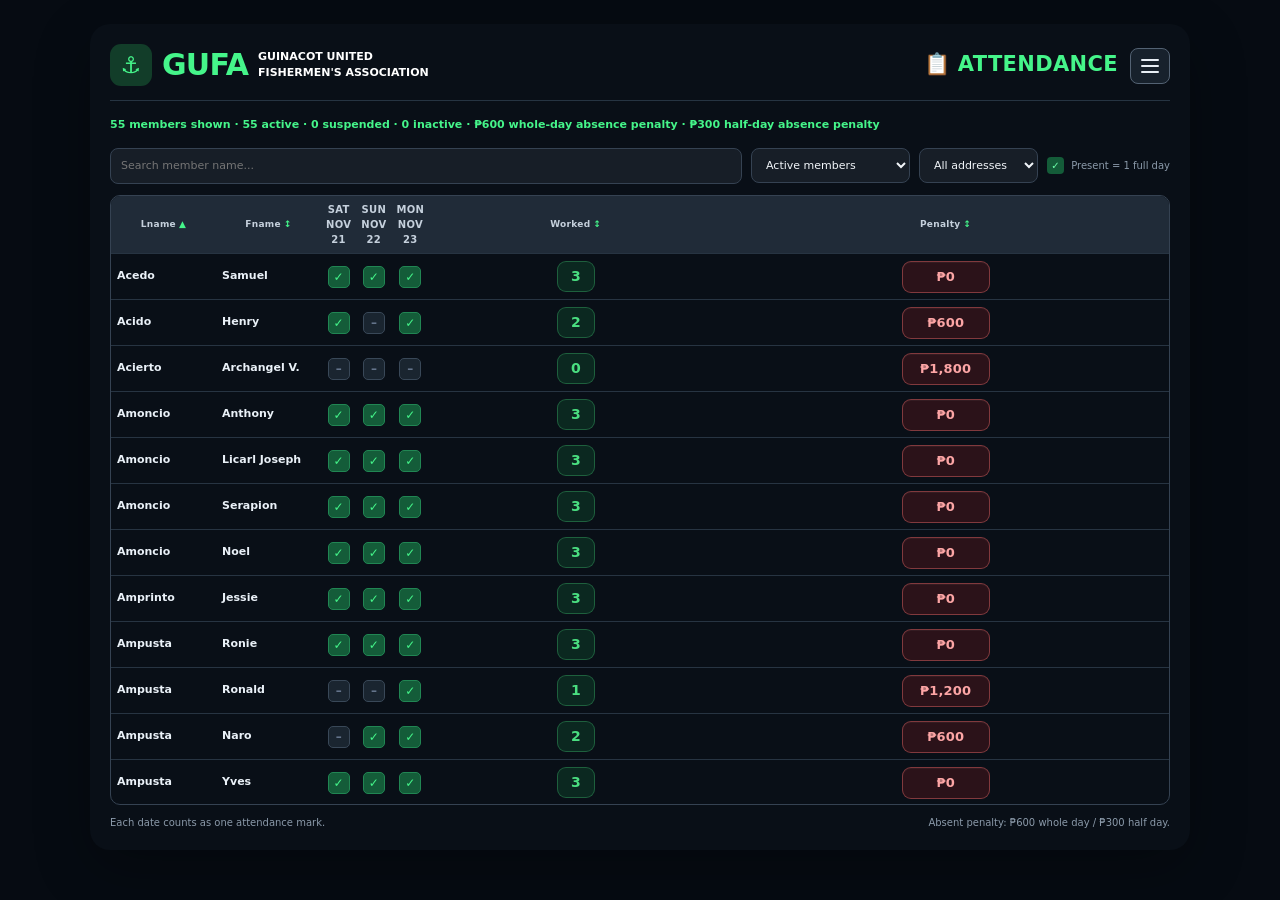
==== commit e4167021: "attendance cleanup" ====
--- a/attendance/index.html
+++ b/attendance/index.html
@@ -44,7 +44,7 @@
       </div>
       <div class="attendance-table-wrap">
         <table class="attendance-table">
-          <thead><tr class="day-heading"><th>Member</th><th>Loading attendance…</th><th>Worked</th><th>Penalty</th></tr></thead>
+          <thead><tr class="day-heading"><th>Lname</th><th>Fname</th><th>Loading attendance…</th><th>Worked</th><th>Penalty</th></tr></thead>
           <tbody id="attendance-table-body"></tbody>
         </table>
       </div>
--- a/styles.css
+++ b/styles.css
@@ -915,3 +915,31 @@
 
 /* Attendance penalty column */
 .attendance-penalty { font-weight: 700; white-space: nowrap; color: #a12d2d; }
+
+/* Attendance table: clear identity, worked-day and penalty emphasis */
+.attendance-table { min-width: 1080px; }
+.attendance-table th { padding: 10px 8px; font-size: 10px; }
+.attendance-table td { height: 46px; padding: 7px 9px; font-size: 11px; }
+.attendance-table td.attendance-name-cell { min-width: 115px; text-align: left; font-weight: 650; color: #eaf1f8; }
+.attendance-table td.attendance-status-cell { min-width: 90px; }
+.attendance-status-badge { display:inline-flex; align-items:center; justify-content:center; min-width:68px; padding:5px 9px; border-radius:999px; font-size:9px; font-weight:800; letter-spacing:.25px; background:#334155; color:#e2e8f0; }
+.attendance-status-badge.status-active { background:rgba(22,163,74,.16); color:#4ade80; border:1px solid rgba(74,222,128,.28); }
+.attendance-status-badge.status-suspended { background:rgba(245,158,11,.14); color:#fbbf24; border:1px solid rgba(251,191,36,.28); }
+.attendance-status-badge.status-inactive { background:rgba(148,163,184,.14); color:#cbd5e1; border:1px solid rgba(203,213,225,.22); }
+.attendance-table td.attendance-worked { min-width:82px; }
+.attendance-worked-value { display:inline-flex; align-items:center; justify-content:center; min-width:38px; min-height:30px; padding:4px 10px; border-radius:9px; background:rgba(34,197,94,.14); border:1px solid rgba(74,222,128,.3); color:#4ade80; font-size:14px; font-weight:900; }
+.attendance-table td.attendance-penalty { min-width:125px; }
+.attendance-penalty-value { display:inline-flex; align-items:center; justify-content:center; min-width:88px; min-height:32px; padding:5px 12px; border-radius:9px; background:rgba(220,38,38,.16); border:1px solid rgba(248,113,113,.42); color:#fca5a5; font-size:13px; font-weight:900; letter-spacing:.2px; box-shadow:inset 0 1px 0 rgba(255,255,255,.04); }
+
+
+/* Compact attendance name columns with sortable Lname/Fname headers. */
+.attendance-table { min-width: 760px; }
+.attendance-table th { padding: 6px 5px; }
+.attendance-table td { padding: 4px 6px; }
+.attendance-table th:nth-child(1),
+.attendance-table td:nth-child(1) { min-width: 105px; width: 105px; }
+.attendance-table th:nth-child(2),
+.attendance-table td:nth-child(2) { min-width: 105px; width: 105px; }
+.attendance-table td.attendance-name-cell { min-width: 0; white-space: nowrap; }
+.attendance-table .column-sort { gap: 3px; font-size: 9px; }
+.attendance-table .sort-indicator { font-size: 9px; }
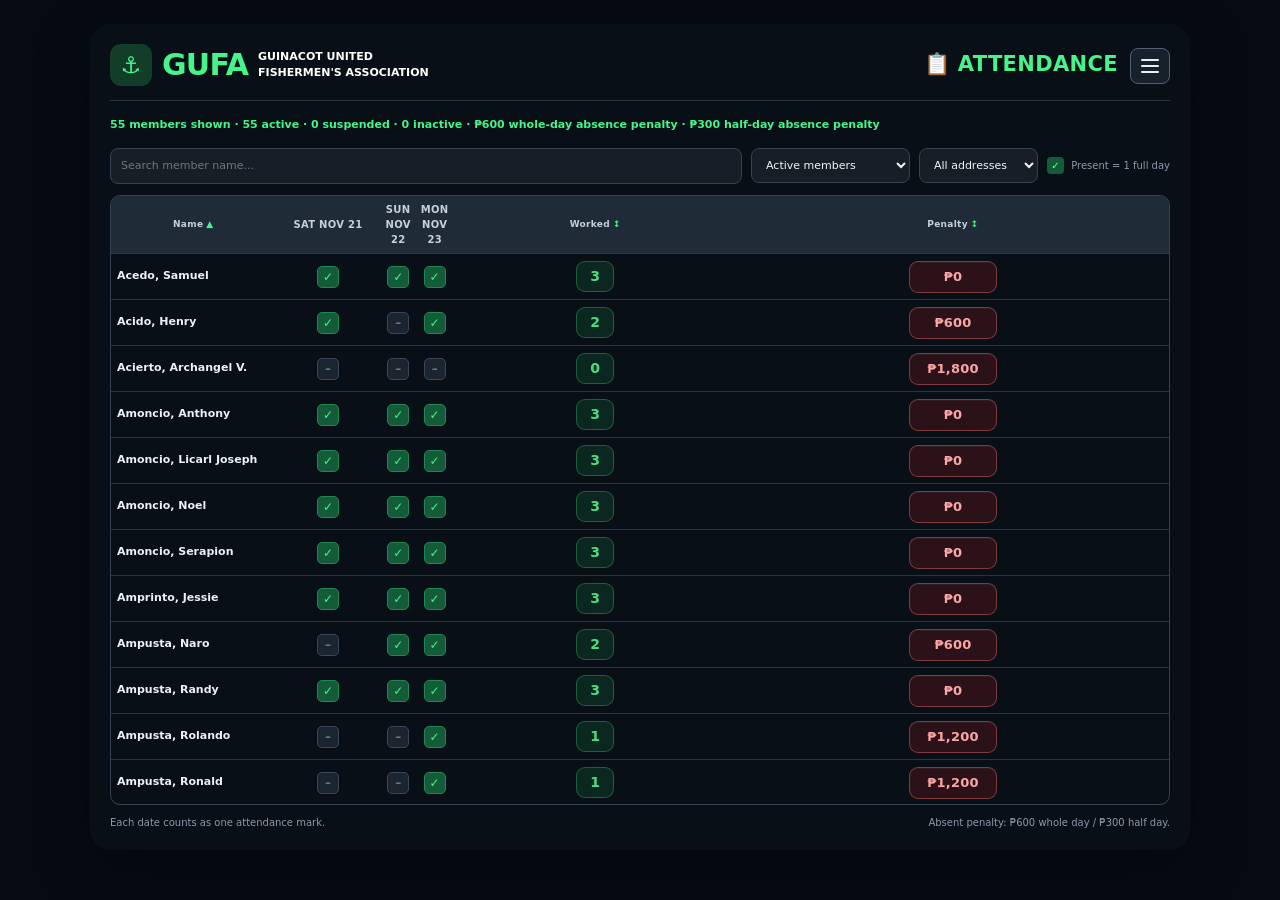
==== commit b9ec39b2: "code cleanup" ====
--- a/attendance/index.html
+++ b/attendance/index.html
@@ -44,7 +44,7 @@
       </div>
       <div class="attendance-table-wrap">
         <table class="attendance-table">
-          <thead><tr class="day-heading"><th>Lname</th><th>Fname</th><th>Loading attendance…</th><th>Worked</th><th>Penalty</th></tr></thead>
+          <thead><tr class="day-heading"><th>Name</th><th>Loading attendance…</th><th>Worked</th><th>Penalty</th></tr></thead>
           <tbody id="attendance-table-body"></tbody>
         </table>
       </div>
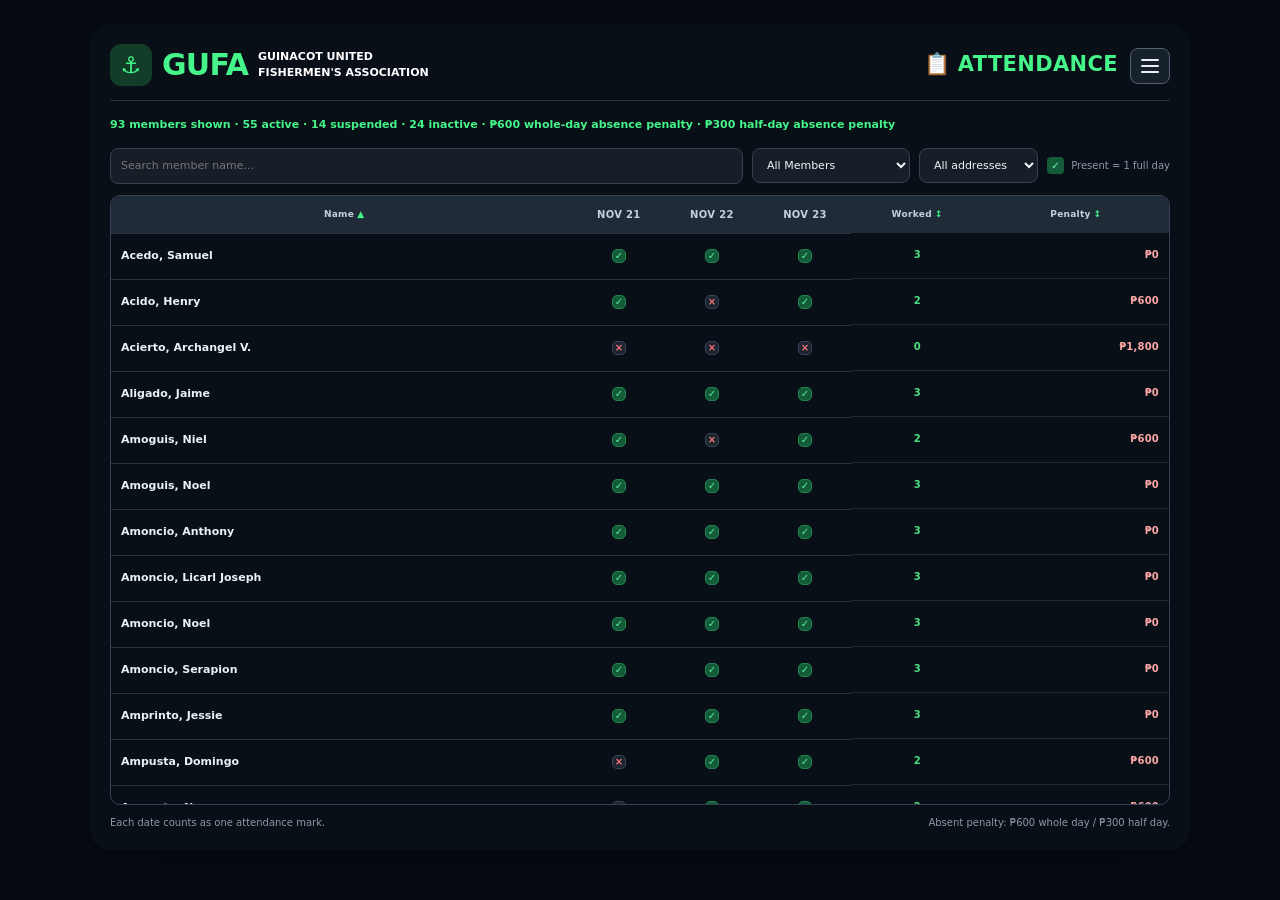
==== commit 3ec3c581: "Remove the status base change styling" ====
--- a/attendance/index.html
+++ b/attendance/index.html
@@ -38,7 +38,7 @@
       </div>
       <div class="attendance-tools">
         <input id="attendance-search" type="search" placeholder="Search member name..." aria-label="Search members" />
-        <select id="attendance-status-filter" aria-label="Filter member status"><option value="Active">Active members</option><option value="All">All members</option><option value="Suspended">Suspended members</option><option value="Inactive">Inactive members</option></select>
+        <select id="attendance-status-filter" aria-label="Filter member status"><option value="All" selected>All Members</option><option value="Active">Active Members</option><option value="Suspended">Suspended Members</option><option value="Inactive">Inactive Members</option></select>
         <select id="attendance-address-filter" aria-label="Filter by address"><option value="All">All addresses</option><option value="Looc">Looc</option><option value="Pasan">Pasan</option><option value="Manga">Manga</option><option value="East Guinacot">East Guinacot</option><option value="Tawid Pasan">Tawid Pasan</option><option value="Unassigned">Unassigned</option></select>
         <span class="attendance-key"><b>✓</b> Present = 1 full day</span>
       </div>
--- a/styles.css
+++ b/styles.css
@@ -943,3 +943,178 @@
 .attendance-table td.attendance-name-cell { min-width: 0; white-space: nowrap; }
 .attendance-table .column-sort { gap: 3px; font-size: 9px; }
 .attendance-table .sort-indicator { font-size: 9px; }
+
+
+/* Attendance: compact, fixed-width daily mark columns and clear present/absent icons. */
+.attendance-table th.attendance-date-header,
+.attendance-table td.attendance-check-cell {
+  box-sizing: border-box;
+  width: 34px !important;
+  min-width: 34px !important;
+  max-width: 34px !important;
+  padding-left: 1px !important;
+  padding-right: 1px !important;
+  text-align: center;
+  white-space: nowrap;
+}
+.attendance-table td.attendance-check-cell .attendance-check {
+  display: inline-flex;
+  align-items: center;
+  justify-content: center;
+  width: 14px;
+  min-width: 14px;
+  height: 14px;
+  min-height: 14px;
+  font-size: 10px !important;
+  line-height: 1;
+  font-weight: 800;
+}
+.attendance-table td.attendance-check-cell .attendance-check.is-present {
+  color: #57efa0;
+}
+.attendance-table td.attendance-check-cell .attendance-check:not(.is-present) {
+  color: #ff727c;
+}
+@media (max-width: 767.98px) {
+  .attendance-table th.attendance-date-header,
+  .attendance-table td.attendance-check-cell {
+    width: 24px !important;
+    min-width: 24px !important;
+    max-width: 24px !important;
+    padding-left: 0 !important;
+    padding-right: 0 !important;
+  }
+  .attendance-table td.attendance-check-cell .attendance-check {
+    width: 12px;
+    min-width: 12px;
+    height: 12px;
+    min-height: 12px;
+    font-size: 9px !important;
+  }
+}
+
+
+/* Attendance: compact summary columns and fully visible member names. */
+.attendance-table th:nth-last-child(2),
+.attendance-table td.attendance-worked {
+  width: 48px !important;
+  min-width: 48px !important;
+  max-width: 48px !important;
+  padding: 3px 2px !important;
+  text-align: center;
+  white-space: nowrap;
+}
+.attendance-table th:last-child,
+.attendance-table td.attendance-penalty {
+  width: 68px !important;
+  min-width: 68px !important;
+  max-width: 68px !important;
+  padding: 3px 3px !important;
+  text-align: center;
+  white-space: nowrap;
+}
+.attendance-table .attendance-worked-value,
+.attendance-table .attendance-penalty-value {
+  min-width: 0 !important;
+  min-height: 0 !important;
+  padding: 2px 3px !important;
+  border-radius: 5px !important;
+  font-size: 10px !important;
+  line-height: 1.2;
+}
+.attendance-table th:first-child,
+.attendance-table td.attendance-name-cell {
+  padding-left: 10px !important;
+}
+.attendance-table td.attendance-name-cell {
+  max-width: none !important;
+  overflow: visible !important;
+  text-overflow: clip !important;
+  white-space: nowrap !important;
+}
+
+
+/* Worked and Penalty: plain text only, with consistently aligned penalty figures. */
+.attendance-table td.attendance-worked,
+.attendance-table td.attendance-penalty {
+  background: transparent !important;
+  border: 0 !important;
+  box-shadow: none !important;
+}
+.attendance-table td.attendance-worked .attendance-worked-value,
+.attendance-table td.attendance-penalty .attendance-penalty-value,
+.attendance-table td.attendance-worked span,
+.attendance-table td.attendance-penalty span {
+  display: inline !important;
+  background: transparent !important;
+  border: 0 !important;
+  box-shadow: none !important;
+  border-radius: 0 !important;
+  padding: 0 !important;
+  min-width: 0 !important;
+  min-height: 0 !important;
+}
+.attendance-table td.attendance-penalty {
+  text-align: right !important;
+  font-variant-numeric: tabular-nums;
+  font-feature-settings: "tnum";
+  white-space: nowrap;
+  padding-right: 10px !important;
+}
+.attendance-table td.attendance-worked {
+  text-align: center !important;
+  white-space: nowrap;
+}
+
+
+/* Clickable attendance rows with a restrained, professional selected state. */
+.attendance-table tbody tr.attendance-selectable-row {
+  cursor: pointer;
+  transition: background-color 120ms ease, box-shadow 120ms ease;
+}
+.attendance-table tbody tr.attendance-selectable-row:hover {
+  background: rgba(90, 145, 210, 0.09) !important;
+}
+.attendance-table tbody tr.attendance-selectable-row.is-selected {
+  background: rgba(65, 130, 205, 0.17) !important;
+  box-shadow: inset 3px 0 0 #4b91d1, inset 0 1px 0 rgba(75, 145, 210, 0.35), inset 0 -1px 0 rgba(75, 145, 210, 0.35);
+}
+.attendance-table tbody tr.attendance-selectable-row.is-selected td {
+  background: transparent !important;
+}
+.attendance-table tbody tr.attendance-selectable-row:focus-visible {
+  outline: 2px solid #4b91d1;
+  outline-offset: -2px;
+}
+
+
+/* Attendance table header: square corners; Worked/Penalty rows separated subtly. */
+.attendance-table thead th,
+.attendance-table thead th:first-child,
+.attendance-table thead th:last-child {
+  border-radius: 0 !important;
+}
+.attendance-table tbody td.attendance-worked,
+.attendance-table tbody td.attendance-penalty {
+  border-bottom: 1px solid var(--border-color, rgba(128, 138, 150, 0.22)) !important;
+}
+.attendance-table tbody tr:last-child td.attendance-worked,
+.attendance-table tbody tr:last-child td.attendance-penalty {
+  border-bottom: 0 !important;
+}
+
+
+/* Attendance rows keep one consistent appearance regardless of member status filter. */
+.attendance-table tbody tr.attendance-suspended,
+.attendance-table tbody tr.attendance-inactive {
+  opacity: 1 !important;
+  background: transparent !important;
+}
+.attendance-table tbody tr.attendance-suspended td,
+.attendance-table tbody tr.attendance-inactive td {
+  opacity: 1 !important;
+}
+.attendance-table tbody tr.attendance-suspended .attendance-member strong,
+.attendance-table tbody tr.attendance-inactive .attendance-member strong {
+  color: inherit !important;
+}
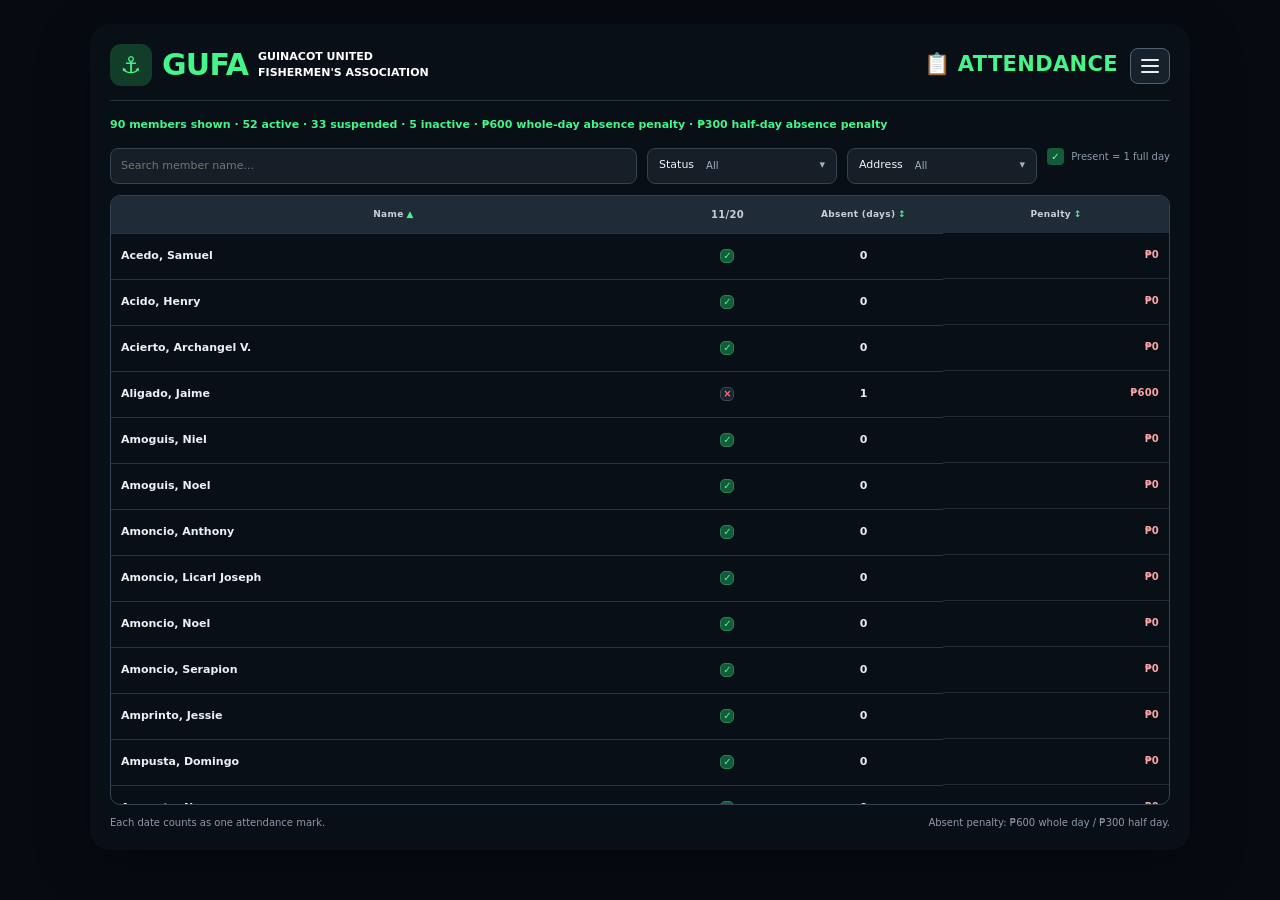
==== commit ed25e844: "Attendance multi day" ====
--- a/attendance/index.html
+++ b/attendance/index.html
@@ -38,13 +38,32 @@
       </div>
       <div class="attendance-tools">
         <input id="attendance-search" type="search" placeholder="Search member name..." aria-label="Search members" />
-        <select id="attendance-status-filter" aria-label="Filter member status"><option value="All" selected>All Members</option><option value="Active">Active Members</option><option value="Suspended">Suspended Members</option><option value="Inactive">Inactive Members</option></select>
-        <select id="attendance-address-filter" aria-label="Filter by address"><option value="All">All addresses</option><option value="Looc">Looc</option><option value="Pasan">Pasan</option><option value="Manga">Manga</option><option value="East Guinacot">East Guinacot</option><option value="Tawid Pasan">Tawid Pasan</option><option value="Unassigned">Unassigned</option></select>
+        <details class="member-filter-dropdown attendance-filter-dropdown" id="attendance-status-filter">
+          <summary><span>Status</span><span class="filter-selection-count">All</span></summary>
+          <div class="member-filter-panel">
+            <div class="filter-panel-actions"><button type="button" data-filter-action="toggle">Select all</button></div>
+            <label><input type="checkbox" value="Active"> Active</label>
+            <label><input type="checkbox" value="Suspended"> Suspended</label>
+            <label><input type="checkbox" value="Inactive"> Inactive</label>
+          </div>
+        </details>
+        <details class="member-filter-dropdown attendance-filter-dropdown" id="attendance-address-filter">
+          <summary><span>Address</span><span class="filter-selection-count">All</span></summary>
+          <div class="member-filter-panel">
+            <div class="filter-panel-actions"><button type="button" data-filter-action="toggle">Select all</button></div>
+            <label><input type="checkbox" value="Looc"> Looc</label>
+            <label><input type="checkbox" value="Pasan"> Pasan</label>
+            <label><input type="checkbox" value="Manga"> Manga</label>
+            <label><input type="checkbox" value="East Guinacot"> East Guinacot</label>
+            <label><input type="checkbox" value="Tawid Pasan"> Tawid Pasan</label>
+            <label><input type="checkbox" value="Unassigned"> Unassigned</label>
+          </div>
+        </details>
         <span class="attendance-key"><b>✓</b> Present = 1 full day</span>
       </div>
       <div class="attendance-table-wrap">
         <table class="attendance-table">
-          <thead><tr class="day-heading"><th>Name</th><th>Loading attendance…</th><th>Worked</th><th>Penalty</th></tr></thead>
+          <thead><tr class="day-heading"><th>Name</th><th>Loading attendance…</th><th>Absent (days)</th><th>Penalty</th></tr></thead>
           <tbody id="attendance-table-body"></tbody>
         </table>
       </div>
--- a/styles.css
+++ b/styles.css
@@ -1118,3 +1118,143 @@
 .attendance-table tbody tr.attendance-inactive .attendance-member strong {
   color: inherit !important;
 }
+
+
+/* Member masterlist status icons and selected-row interaction */
+.member-status-label { gap:7px; }
+.member-status-icon {
+  display:inline-grid;
+  place-items:center;
+  width:13px;
+  height:13px;
+  font-size:11px;
+  line-height:1;
+  font-weight:900;
+}
+.member-status-label.active .member-status-icon { color:#45f58a; }
+.member-status-label.suspended { border-color:#8a6b2e; color:#f4d58b; background:#382e1a; }
+.member-status-label.suspended .member-status-icon { color:#f4d58b; }
+.member-status-label.inactive .member-status-icon { color:#d8aab5; }
+.members-table tbody .member-data-row { cursor:pointer; transition:background-color .15s ease, box-shadow .15s ease; }
+.members-table tbody .member-data-row:hover { background:#1b2b3b; }
+.members-table tbody .member-data-row.is-selected { background:#173653; box-shadow:inset 3px 0 0 #45a7ff; }
+.members-table tbody .member-data-row.is-selected td { color:#fff; }
+.members-table tbody .member-data-row:focus-visible { outline:2px solid #45a7ff; outline-offset:-2px; }
+
+
+/* Consistent status badges and clean status glyphs */
+.member-status-label {
+  box-sizing: border-box;
+  display: inline-flex;
+  align-items: center;
+  justify-content: center;
+  gap: 6px;
+  width: 104px;
+  min-width: 104px;
+  height: 27px;
+  min-height: 27px;
+  padding: 0 8px;
+  border: 1px solid #3b4a5a;
+  border-radius: 6px;
+  font-size: 10px;
+  line-height: 1;
+  font-weight: 800;
+  white-space: nowrap;
+}
+.member-status-icon {
+  display: inline-flex;
+  align-items: center;
+  justify-content: center;
+  flex: 0 0 14px;
+  width: 14px;
+  height: 14px;
+  font-family: Arial, sans-serif;
+  font-size: 12px;
+  line-height: 14px;
+  font-weight: 900;
+  letter-spacing: -1px;
+}
+.member-status-label.suspended .member-status-icon {
+  font-size: 13px;
+  letter-spacing: -2px;
+}
+.member-status-label.active,
+.member-status-label.suspended,
+.member-status-label.inactive {
+  width: 104px;
+  height: 27px;
+}
+
+/* Multi-select member filters */
+.members-filters { grid-template-columns:minmax(180px,1fr) minmax(230px,1fr) minmax(300px,1.5fr); align-items:stretch; }
+.member-filter-group { min-width:0; margin:0; padding:7px 10px 9px; border:1px solid #354252; border-radius:8px; background:#171e27; color:#e2e8f0; display:flex; flex-wrap:wrap; align-content:flex-start; gap:7px 13px; }
+.member-filter-group legend { padding:0 5px; color:#aab8c8; font-size:10px; font-weight:800; letter-spacing:.35px; }
+.member-filter-group label { display:inline-flex; align-items:center; gap:5px; margin:0; color:#e2e8f0; font-size:10px; white-space:nowrap; cursor:pointer; }
+.member-filter-group input[type="checkbox"] { width:13px; height:13px; margin:0; accent-color:#38bdf8; cursor:pointer; }
+@media (max-width: 900px) { .members-filters { grid-template-columns:1fr 1fr; } .members-filters input[type="search"] { grid-column:1 / -1; } }
+@media (max-width: 560px) { .members-filters { grid-template-columns:1fr; } }
+
+/* Explicitly suppress the legacy suspended-status dot. */
+.member-status-label.suspended::before { content: "" !important; display: none !important; }
+
+/* Suspended icon: two plain vertical pause bars, drawn with CSS (no serif/cap lines). */
+.member-status-icon.suspended-bars {
+  display: inline-flex;
+  align-items: center;
+  justify-content: center;
+  gap: 3px;
+  width: 12px;
+  height: 14px;
+  font-size: 0;
+  line-height: 0;
+}
+.member-status-icon.suspended-bars span {
+  display: block;
+  width: 3px;
+  height: 12px;
+  background: currentColor;
+  border: 0;
+  border-radius: 0;
+}
+
+/* Inactive status uses its square icon only; remove the legacy decorative dot. */
+.member-status-label.inactive::before { content: none !important; display: none !important; }
+
+/* Compact checkbox filter dropdowns */
+.members-filters { grid-template-columns:minmax(190px,1fr) 190px 190px; align-items:start; }
+.member-filter-dropdown { position:relative; min-width:0; color:#e2e8f0; font-size:11px; }
+.member-filter-dropdown > summary {
+  list-style:none; display:flex; align-items:center; justify-content:space-between; gap:12px;
+  min-height:36px; padding:8px 11px; border:1px solid #354252; border-radius:8px;
+  background:#171e27; color:#f1f5f9; cursor:pointer; user-select:none;
+}
+.member-filter-dropdown > summary::-webkit-details-marker { display:none; }
+.member-filter-dropdown > summary::after { content:"▾"; color:#9fb0c2; margin-left:auto; }
+.member-filter-dropdown[open] > summary { border-color:#38bdf8; border-bottom-left-radius:0; border-bottom-right-radius:0; }
+.filter-selection-count { color:#9fb0c2; font-size:10px; }
+.member-filter-panel {
+  position:absolute; z-index:20; top:100%; left:0; right:0; padding:9px 11px 11px;
+  border:1px solid #354252; border-top:0; border-radius:0 0 8px 8px;
+  background:#171e27; box-shadow:0 10px 24px rgba(0,0,0,.35);
+  display:grid; gap:9px; max-height:260px; overflow-y:auto;
+}
+.member-filter-panel label { display:flex; align-items:center; gap:7px; margin:0; color:#e2e8f0; font-size:11px; cursor:pointer; }
+.member-filter-panel input[type="checkbox"] { width:14px; height:14px; margin:0; accent-color:#38bdf8; }
+.filter-panel-actions { display:flex; gap:7px; padding-bottom:7px; border-bottom:1px solid #354252; }
+.filter-panel-actions button { padding:4px 7px; border:1px solid #46576b; border-radius:5px; background:#202d3b; color:#dce8f5; font-size:10px; cursor:pointer; }
+.filter-panel-actions button:hover { background:#2a4055; }
+@media (max-width:900px) { .members-filters { grid-template-columns:1fr 1fr; } .members-filters input[type="search"] { grid-column:1 / -1; } }
+@media (max-width:560px) { .members-filters { grid-template-columns:1fr 1fr; } }
+
+/* Status is text-only: no play, pause, stop, dot, or decorative glyphs. */
+.member-status-label { gap:0 !important; }
+.member-status-icon { display:none !important; }
+
+/* Attendance page reuses the compact multi-select dropdown filter treatment. */
+.attendance-tools { display:grid; grid-template-columns:minmax(220px,1fr) 190px 190px auto; align-items:start; gap:10px; }
+.attendance-filter-dropdown { min-width:0; }
+.attendance-absent, .attendance-absent-value { text-align:center; font-weight:800; }
+.attendance-absent-value { display:inline-block; min-width:24px; }
+.attendance-date-header { white-space:nowrap; }
+@media(max-width:900px) { .attendance-tools { grid-template-columns:1fr 1fr; } .attendance-tools input[type="search"] { grid-column:1 / -1; } .attendance-key { grid-column:1 / -1; } }
+@media(max-width:560px) { .attendance-tools { grid-template-columns:1fr 1fr; } }
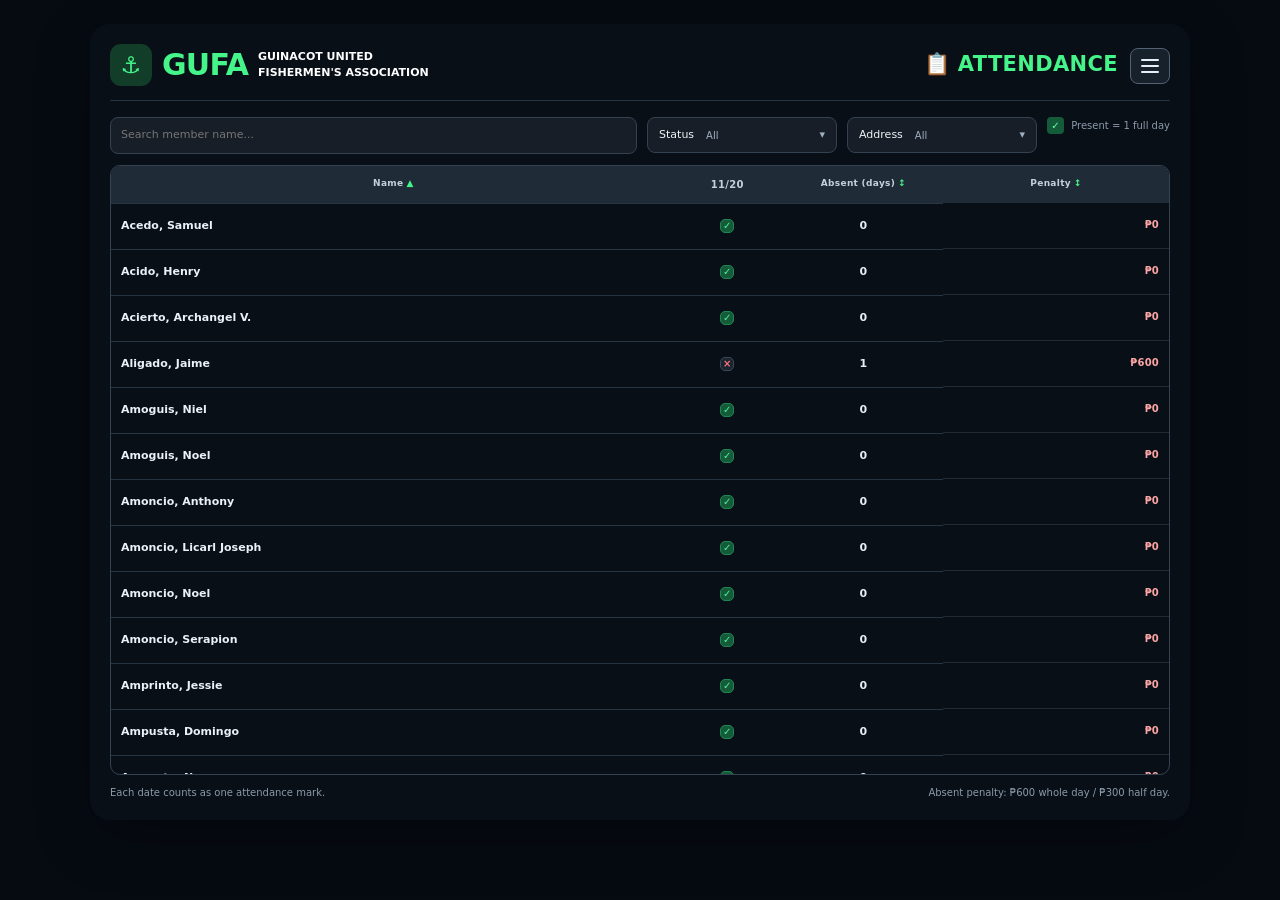
==== commit 6bfc0ac8: "Updated the preview for attendance and calendar" ====
--- a/attendance/index.html
+++ b/attendance/index.html
@@ -4,6 +4,23 @@
   <meta charset="UTF-8" />
   <meta name="viewport" content="width=device-width, initial-scale=1.0" />
   <meta name="theme-color" content="#090f17" />
+  <meta name="description" content="GUFA attendance records and member attendance information — Guinacot United Fishermen's Association." />
+  <link rel="canonical" href="https://alpegulayni.github.io/Lambaklad/attendance/" />
+  <meta property="og:type" content="website" />
+  <meta property="og:site_name" content="GUFA | Guinacot United Fishermen's Association" />
+  <meta property="og:title" content="GUFA | Attendance" />
+  <meta property="og:description" content="GUFA attendance records and member attendance information — Guinacot United Fishermen's Association." />
+  <meta property="og:url" content="https://alpegulayni.github.io/Lambaklad/attendance/" />
+  <meta property="og:image" content="https://alpegulayni.github.io/Lambaklad/assets/attendance-social-preview.jpg" />
+  <meta property="og:image:secure_url" content="https://alpegulayni.github.io/Lambaklad/assets/attendance-social-preview.jpg" />
+  <meta property="og:image:type" content="image/jpeg" />
+  <meta property="og:image:width" content="1200" />
+  <meta property="og:image:height" content="630" />
+  <meta property="og:image:alt" content="GUFA — Guinacot United Fishermen's Association" />
+  <meta name="twitter:card" content="summary_large_image" />
+  <meta name="twitter:title" content="GUFA | Attendance" />
+  <meta name="twitter:description" content="GUFA attendance records and member attendance information — Guinacot United Fishermen's Association." />
+  <meta name="twitter:image" content="https://alpegulayni.github.io/Lambaklad/assets/attendance-social-preview.jpg" />
   <title>GUFA | Attendance</title>
   <link href="https://cdn.jsdelivr.net/npm/bootstrap@5.3.3/dist/css/bootstrap.min.css" rel="stylesheet" crossorigin="anonymous" />
   <link rel="stylesheet" href="../styles.css" />
@@ -33,10 +50,7 @@
 
 
     <section class="attendance-page" aria-label="Weekly attendance">
-      <div class="members-toolbar attendance-toolbar">
-        <div class="attendance-summary" id="attendance-summary"></div>
-      </div>
-      <div class="attendance-tools">
+<div class="attendance-tools">
         <input id="attendance-search" type="search" placeholder="Search member name..." aria-label="Search members" />
         <details class="member-filter-dropdown attendance-filter-dropdown" id="attendance-status-filter">
           <summary><span>Status</span><span class="filter-selection-count">All</span></summary>
--- a/styles.css
+++ b/styles.css
@@ -1258,3 +1258,29 @@
 .attendance-date-header { white-space:nowrap; }
 @media(max-width:900px) { .attendance-tools { grid-template-columns:1fr 1fr; } .attendance-tools input[type="search"] { grid-column:1 / -1; } .attendance-key { grid-column:1 / -1; } }
 @media(max-width:560px) { .attendance-tools { grid-template-columns:1fr 1fr; } }
+
+
+/* Force Attendance dropdown option text and controls to the left. */
+.attendance-filter-dropdown .member-filter-panel label {
+  display: flex !important;
+  flex-direction: row !important;
+  align-items: center !important;
+  justify-content: flex-start !important;
+  width: 100% !important;
+  gap: 7px !important;
+  direction: ltr !important;
+  text-align: left !important;
+}
+.attendance-filter-dropdown .member-filter-panel label input[type="checkbox"] {
+  flex: 0 0 14px !important;
+  margin: 0 !important;
+}
+.attendance-filter-dropdown .filter-panel-actions {
+  display: flex !important;
+  justify-content: flex-start !important;
+  text-align: left !important;
+}
+.attendance-filter-dropdown .filter-panel-actions button {
+  margin-right: auto !important;
+  text-align: left !important;
+}
